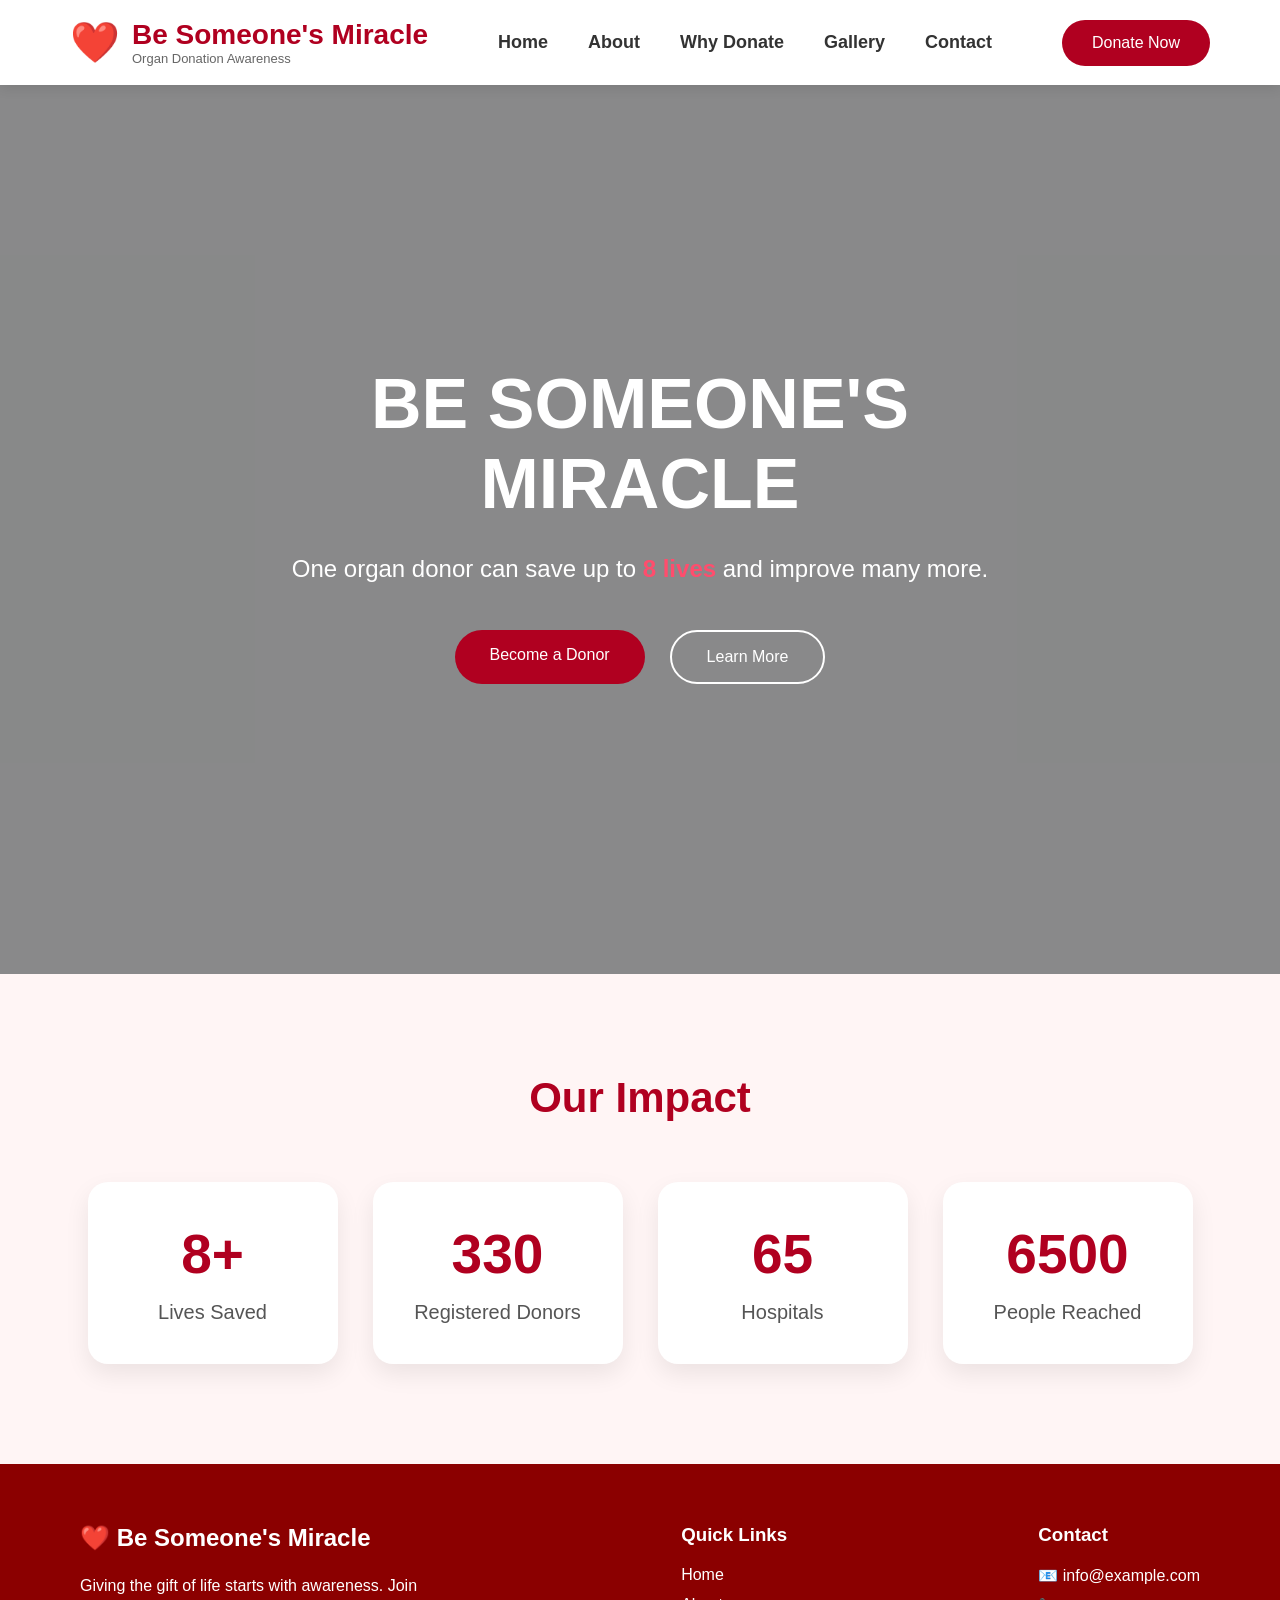
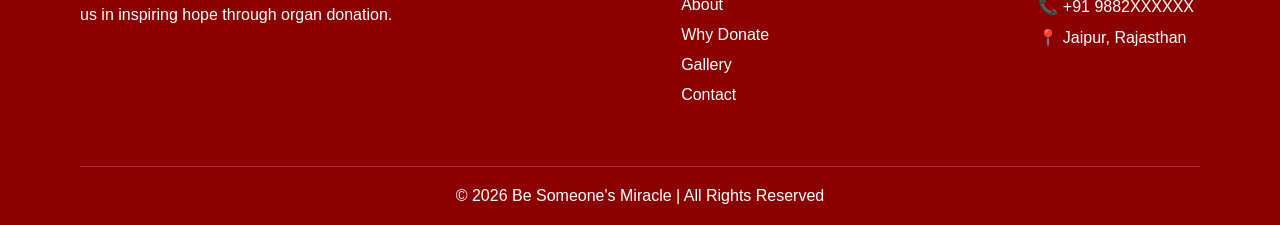
==== index.html @ 9f275eaf "Add files via upload" ====
<!DOCTYPE html>
<html lang="en">

<head>

    <meta charset="UTF-8">
    <meta name="viewport" content="width=device-width, initial-scale=1.0">

    <title>Be Someone's Miracle</title>

    <link rel="icon" href="image/ChatGPT Image Jul 15, 2026, 06_00_32 PM.png">

    <link rel="stylesheet" href="Project.css">

</head>

<body>


<div id="preloader">

    <div class="loader">

        <div class="loader-heart">❤️</div>

        <h1>Be Someone's Miracle</h1>

        <p>Loading Hope...</p>

        <div class="loading-bar">

            <div class="loading"></div>

        </div>

    </div>

</div>


    <!-- ================= HEADER ================= -->

    <header class="header">

        <div class="logo">

            <span class="heart">❤️</span>

            <div class="logo-text">

                <h2>Be Someone's Miracle</h2>

                <p>Organ Donation Awareness</p>

            </div>

        </div>

        <nav>

            <ul class="nav-links">

                <li><a href="./index.html">Home</a></li>

                <li><a href="./about.html">About</a></li>

                <li><a href="./Why_Donate.html">Why Donate</a></li>

                <li><a href="./gallery.html">Gallery</a></li>

                <li><a href="./contact.html">Contact</a></li>

            </ul>

        </nav>

        <a href="./donate.html" class="donate-btn">Donate Now</a>

    </header>

    <!-- ================= HERO SECTION ================= -->

    <section class="hero">

        <div class="overlay">

            <div class="hero-content">

                <h1>Be Someone's Miracle</h1>

                <p>

                    One organ donor can save up to
                    <span>8 lives</span> and improve many more.

                </p>

                <div class="hero-buttons">

                    <a href="#" class="primary-btn">
                        Become a Donor
                    </a>

                    <a href="#" class="secondary-btn">
                        Learn More
                    </a>

                </div>

            </div>

        </div>

    </section>
    <section class="stats">

    <h2>Our Impact</h2>

    <div class="stats-container">

        <div class="stat-box">
            <h1 class="counter" data-target="8">0</h1>
            <p>Lives Saved</p>
        </div>

        <div class="stat-box">
            <h1 class="counter" data-target="500">0</h1>
            <p>Registered Donors</p>
        </div>

        <div class="stat-box">
            <h1 class="counter" data-target="100">0</h1>
            <p>Hospitals</p>
        </div>

        <div class="stat-box">
            <h1 class="counter" data-target="10000">0</h1>
            <p>People Reached</p>
        </div>

    </div>

</section>
<footer>

    <div class="footer-container">

        <div class="footer-about">

            <h2>❤️ Be Someone's Miracle</h2>

            <p>
                Giving the gift of life starts with awareness.
                Join us in inspiring hope through organ donation.
            </p>

        </div>

        <div class="footer-links">

            <h3>Quick Links</h3>

            <a href="./index.html">Home</a>
            <a href="./about.html">About</a>
            <a href="./Why_Donate.html">Why Donate</a>
            <a href="./gallery.html">Gallery</a>
            <a href="./contact.html">Contact</a>


        </div>

        <div class="footer-contact">

            <h3>Contact</h3>

            <p>📧 info@example.com</p>

            <p>📞 +91 9882XXXXXX</p>

            <p>📍 Jaipur, Rajasthan</p>

        </div>

    </div>

    <div class="copyright">

        © 2026 Be Someone's Miracle | All Rights Reserved

    </div>

</footer>

</body>
<script src="script.js"></script>

</html>
---- Project.css ----
/* ================= RESET ================= */

*{

    margin:0;
    padding:0;
    box-sizing:border-box;
    font-family:Arial, Helvetica, sans-serif;

}

body{

    background:#f8f9fa;

}

/* ================= HEADER ================= */

.header{

    position:fixed;

    top:0;
    left:0;

    width:100%;
    height:85px;

    display:flex;
    justify-content:space-between;
    align-items:center;

    padding:0 70px;

    background:white;

    box-shadow:0 3px 12px rgba(0,0,0,.1);

    z-index:1000;

}

/* ================= LOGO ================= */

.logo{

    display:flex;
    align-items:center;

    gap:12px;

}

.heart{

    font-size:40px;

    animation:beat 1.2s infinite;

}

.logo-text h2{

    color:#b00020;

    font-size:28px;

}

.logo-text p{

    color:#666;

    font-size:13px;

}

/* ================= NAVBAR ================= */

.nav-links{

    display:flex;

    list-style:none;

    gap:40px;

}

.nav-links a{

    text-decoration:none;

    color:#333;

    font-size:18px;

    font-weight:600;

    position:relative;

}

.nav-links a::after{

    content:"";

    position:absolute;

    left:0;
    bottom:-6px;

    width:0;

    height:3px;

    background:#b00020;

    transition:.3s;

}

.nav-links a:hover{

    color:#b00020;

}

.nav-links a:hover::after{

    width:100%;

}

/* ================= BUTTON ================= */

.donate-btn{

    background:#b00020;

    color:white;

    text-decoration:none;

    padding:14px 30px;

    border-radius:40px;

    transition:.3s;

}

.donate-btn:hover{

    background:#7a0015;

}

/* ================= HERO ================= */

.hero{

    height:100vh;

    background:url("image/Doctor\'s\ Holding\ a\ heart.png");

    background-size:cover;

    background-position:center;

    position:relative;

}

/* ================= OVERLAY ================= */

.overlay{

    position:absolute;

    inset:0;

    background:rgba(0,0,0,.45);

    display:flex;

    justify-content:center;

    align-items:center;

}

/* ================= HERO CONTENT ================= */

.hero-content{

    color:white;

    text-align:center;

    max-width:700px;

}

.hero-content h1{

    font-size:70px;

    margin-bottom:25px;

    text-transform:uppercase;

}

.hero-content p{

    font-size:24px;

    line-height:1.7;

    margin-bottom:40px;

}

.hero-content span{

    color:#ff4d6d;

    font-weight:bold;

}

/* ================= BUTTONS ================= */

.hero-buttons{

    display:flex;

    justify-content:center;

    gap:25px;

}

.primary-btn{

    background:#b00020;

    color:white;

    text-decoration:none;

    padding:16px 35px;

    border-radius:40px;

}

.secondary-btn{

    color:white;

    border:2px solid white;

    text-decoration:none;

    padding:16px 35px;

    border-radius:40px;

}

.primary-btn:hover{

    background:#7a0015;

}

.secondary-btn:hover{

    background:white;

    color:#b00020;

}

/* ================= HEART ANIMATION ================= */

@keyframes beat{

    0%{

        transform:scale(1);

    }

    50%{

        transform:scale(1.2);

    }

    100%{

        transform:scale(1);

    }

}
.stats{

    padding:100px 80px;

    background:#FFF5F5;

    text-align:center;

}

.stats h2{

    font-size:42px;

    color:#b00020;

    margin-bottom:60px;

}

.stats-container{

    display:flex;

    justify-content:center;

    gap:35px;

    flex-wrap:wrap;

}

.stat-box{

    width:250px;

    background:white;

    padding:40px 20px;

    border-radius:20px;

    box-shadow:0 10px 25px rgba(0,0,0,.08);

    transition:.4s;

}

.stat-box:hover{

    transform:translateY(-10px);

}

.counter{

    font-size:55px;

    color:#b00020;

}

.stat-box p{

    margin-top:15px;

    font-size:20px;

    color:#555;

}
footer{

    background:#8B0000;

    color:white;

    padding:60px 80px 20px;

}

.footer-container{

    display:flex;

    justify-content:space-between;

    flex-wrap:wrap;

    gap:40px;

}

.footer-about{

    max-width:350px;

}

.footer-about h2{

    margin-bottom:20px;

}

.footer-about p{

    line-height:1.8;

}

.footer-links{

    display:flex;

    flex-direction:column;

}

.footer-links h3{

    margin-bottom:20px;

}

.footer-links a{

    color:white;

    text-decoration:none;

    margin-bottom:12px;

    transition:.3s;

}

.footer-links a:hover{

    color:#FFD6D6;

    padding-left:8px;

}

.footer-contact h3{

    margin-bottom:20px;

}

.footer-contact p{

    margin-bottom:12px;

}

.copyright{

    text-align:center;

    margin-top:50px;

    padding-top:20px;

    border-top:1px solid rgba(255,255,255,.2);

}
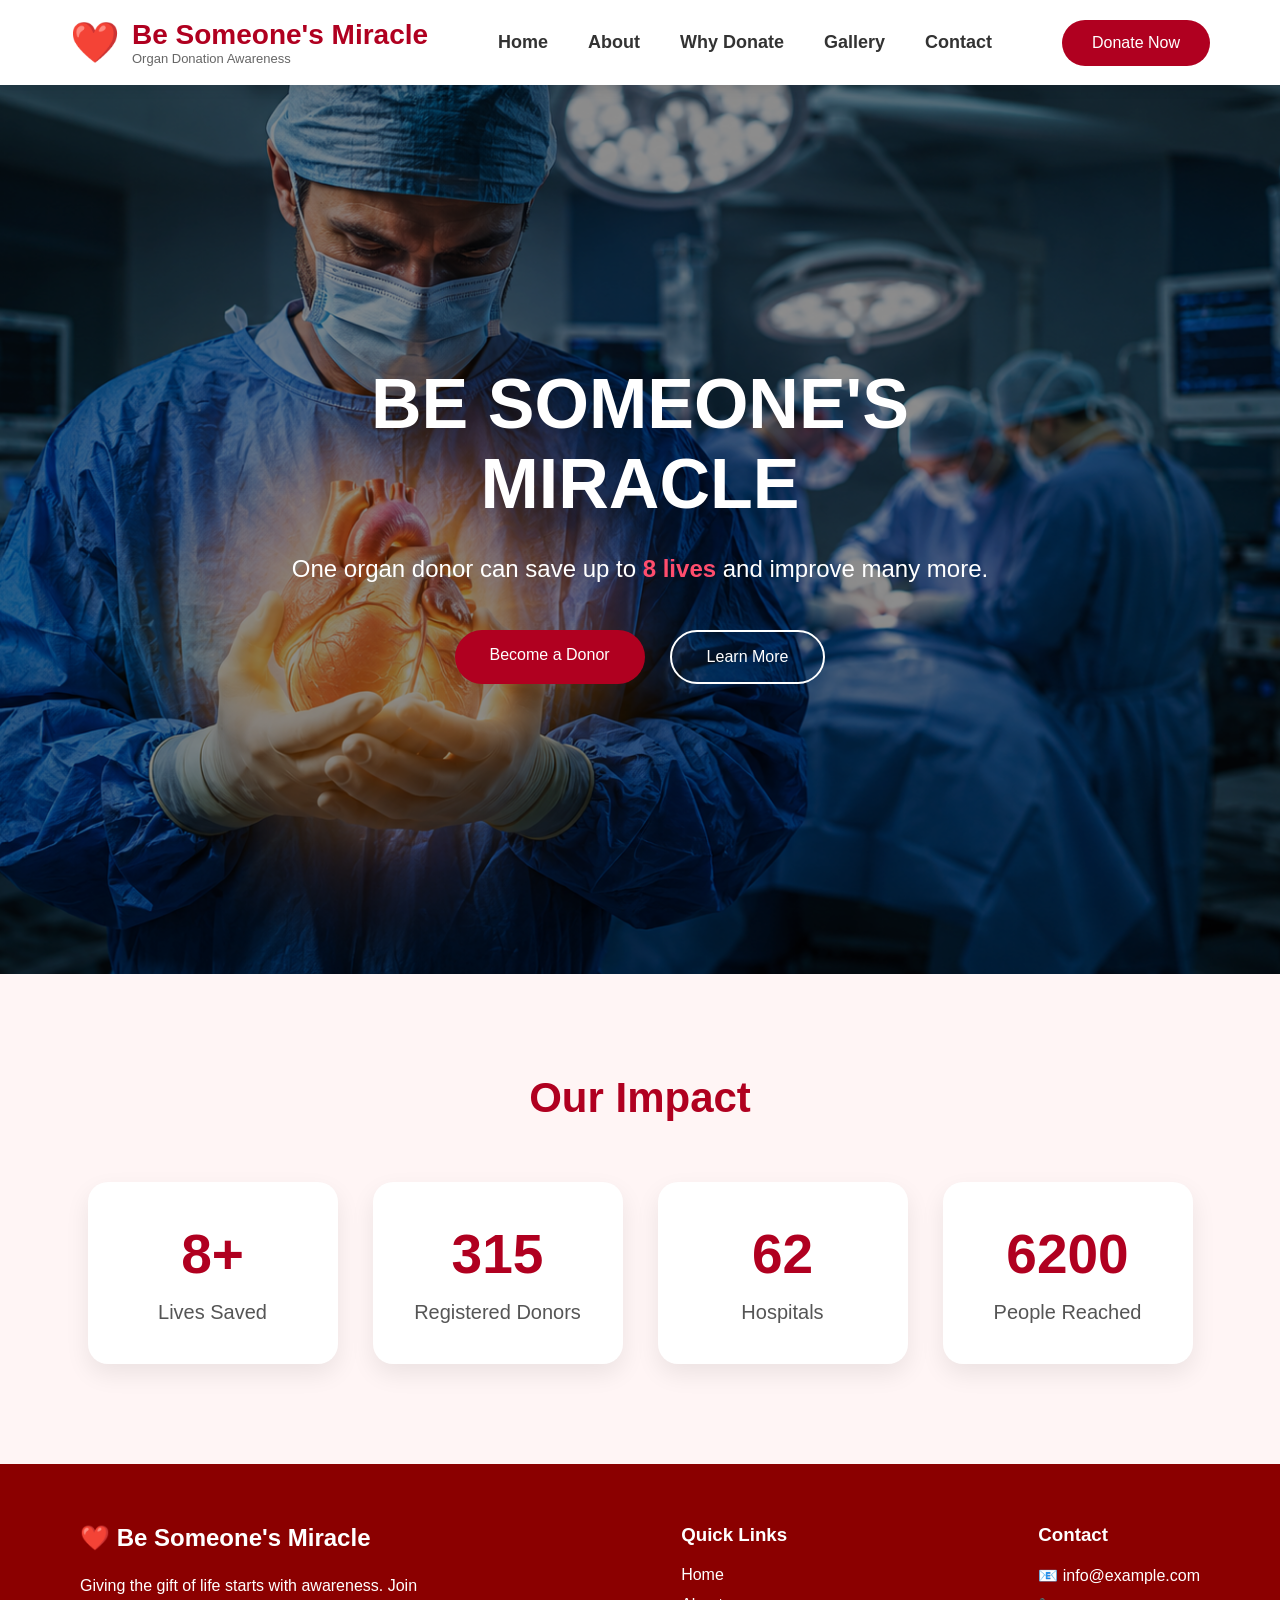
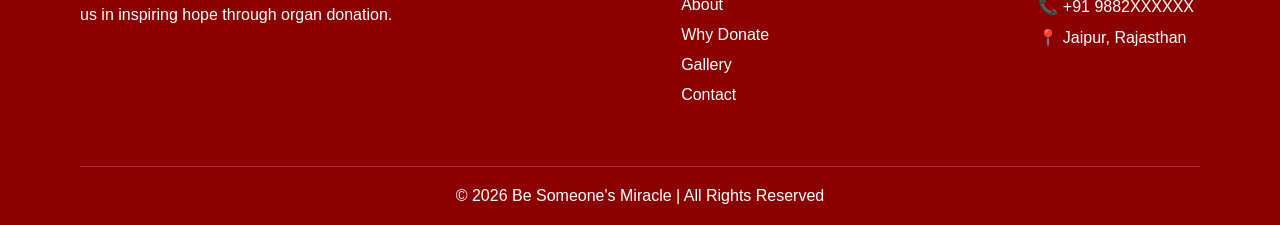
==== commit 32170a4a: "Fix favicon link in index.html" ====
--- a/index.html
+++ b/index.html
@@ -8,7 +8,7 @@
 
     <title>Be Someone's Miracle</title>
 
-    <link rel="icon" href="image/ChatGPT Image Jul 15, 2026, 06_00_32 PM.png">
+    <link rel="icon" href="ChatGPT image Jul 15, 2026, 06_00_32 PM.png">
 
     <link rel="stylesheet" href="Project.css">
 
--- a/Project.css
+++ b/Project.css
@@ -164,7 +164,7 @@
 
     height:100vh;
 
-    background:url("image/Doctor\'s\ Holding\ a\ heart.png");
+    background:url("Doctor's Holding a heart.png");
 
     background-size:cover;
 
@@ -476,4 +476,4 @@
 
     border-top:1px solid rgba(255,255,255,.2);
 
-}+}
